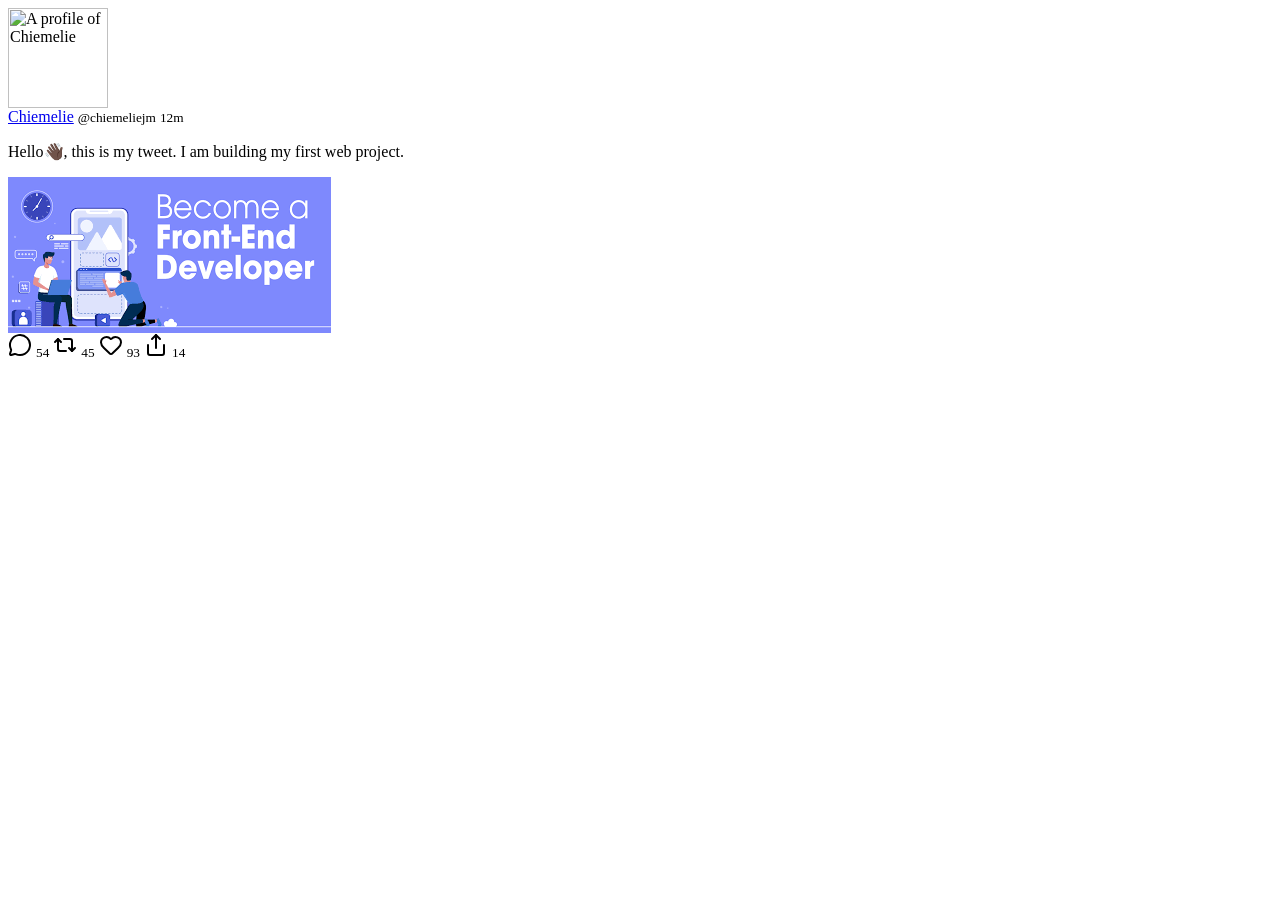
==== index.html @ 01b47d5b "Add initial HTML structure and icons for tweet card layout" ====
<html>
  <head>
    <title>My Tweet Card</title>
  </head>
  <body>
    <article>
      <aside>
        <img src="/assets/images/chiemelie.jpeg" style="width: 100px" alt="A profile of Chiemelie" />
      </aside>
      <header>
        <a href="https://x.com/chiemeliejm">Chiemelie</a>
        <small>@chiemeliejm</small>
        <small>12m</small>
      </header>
      <div>
        <p>Hello👋🏿, this is my tweet. I am building my first web project.</p>
        <img src="/assets/images/tweet-image.png" alt="" />
      </div>
      <footer>
        <span>
          <img src="/assets/icons/message-circle.svg" />
          <small>54</small>
        </span>
        <span>
          <img src="/assets/icons/repeat-2.svg" />
          <small>45</small>
        </span>
        <span>
          <img src="/assets/icons/heart.svg" />
          <small>93</small>
        </span>
        <span>
          <img src="/assets/icons/share.svg" />
          <small>14</small>
        </span>
      </footer>
    </article>
  </body>
</html>
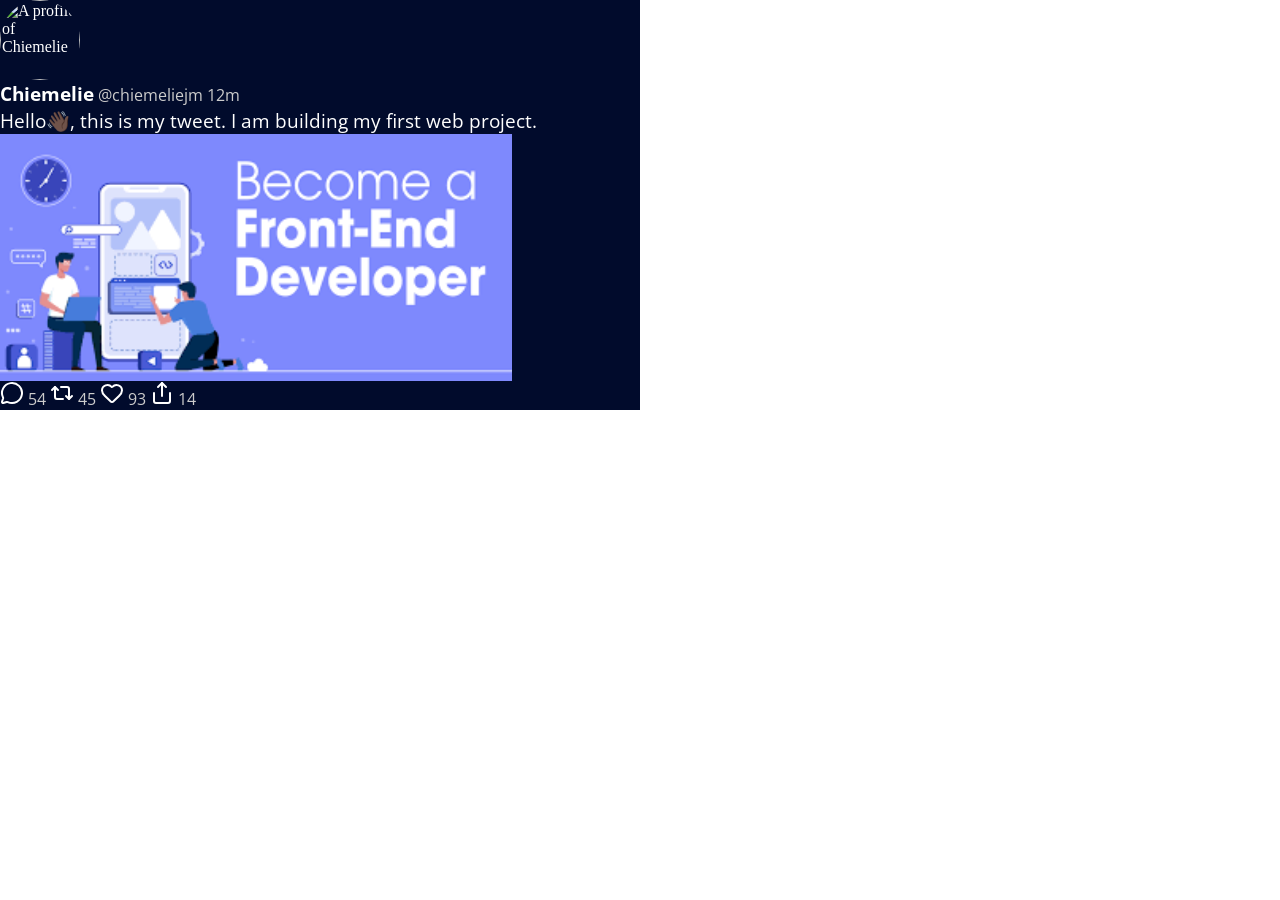
==== commit 0fc228f3: "Add style.css Replace profile images Edit index.html" ====
--- a/index.html
+++ b/index.html
@@ -1,11 +1,12 @@
 <html>
   <head>
     <title>My Tweet Card</title>
+    <link rel="stylesheet" href="/style.css" />
   </head>
   <body>
     <article>
       <aside>
-        <img src="/assets/images/chiemelie.jpeg" style="width: 100px" alt="A profile of Chiemelie" />
+        <img src="/assets/images/chiemelie.jpeg" alt="A profile of Chiemelie" id="profile-img" />
       </aside>
       <header>
         <a href="https://x.com/chiemeliejm">Chiemelie</a>
@@ -14,23 +15,28 @@
       </header>
       <div>
         <p>Hello👋🏿, this is my tweet. I am building my first web project.</p>
-        <img src="/assets/images/tweet-image.png" alt="" />
+        <img src="/assets/images/tweet-image.png" alt="" id="tweet-image" />
       </div>
       <footer>
         <span>
-          <img src="/assets/icons/message-circle.svg" />
+          <svg xmlns="http://www.w3.org/2000/svg" width="24" height="24" viewBox="0 0 24 24" fill="none" stroke="currentColor" stroke-width="2" stroke-linecap="round" stroke-linejoin="round" class="lucide lucide-message-circle-icon lucide-message-circle"><path d="M2.992 16.342a2 2 0 0 1 .094 1.167l-1.065 3.29a1 1 0 0 0 1.236 1.168l3.413-.998a2 2 0 0 1 1.099.092 10 10 0 1 0-4.777-4.719" /></svg>
           <small>54</small>
         </span>
         <span>
-          <img src="/assets/icons/repeat-2.svg" />
+          <svg xmlns="http://www.w3.org/2000/svg" width="24" height="24" viewBox="0 0 24 24" fill="none" stroke="currentColor" stroke-width="2" stroke-linecap="round" stroke-linejoin="round" class="lucide lucide-repeat2-icon lucide-repeat-2">
+            <path d="m2 9 3-3 3 3" />
+            <path d="M13 18H7a2 2 0 0 1-2-2V6" />
+            <path d="m22 15-3 3-3-3" />
+            <path d="M11 6h6a2 2 0 0 1 2 2v10" />
+          </svg>
           <small>45</small>
         </span>
         <span>
-          <img src="/assets/icons/heart.svg" />
+          <svg xmlns="http://www.w3.org/2000/svg" width="24" height="24" viewBox="0 0 24 24" fill="none" stroke="currentColor" stroke-width="2" stroke-linecap="round" stroke-linejoin="round" class="lucide lucide-heart-icon lucide-heart"><path d="M2 9.5a5.5 5.5 0 0 1 9.591-3.676.56.56 0 0 0 .818 0A5.49 5.49 0 0 1 22 9.5c0 2.29-1.5 4-3 5.5l-5.492 5.313a2 2 0 0 1-3 .019L5 15c-1.5-1.5-3-3.2-3-5.5" /></svg>
           <small>93</small>
         </span>
         <span>
-          <img src="/assets/icons/share.svg" />
+          <svg xmlns="http://www.w3.org/2000/svg" width="24" height="24" viewBox="0 0 24 24" fill="none" stroke="currentColor" stroke-width="2" stroke-linecap="round" stroke-linejoin="round" class="lucide lucide-share-icon lucide-share"><path d="M12 2v13"/><path d="m16 6-4-4-4 4"/><path d="M4 12v8a2 2 0 0 0 2 2h12a2 2 0 0 0 2-2v-8"/></svg>
           <small>14</small>
         </span>
       </footer>
--- a/style.css
+++ b/style.css
@@ -0,0 +1,43 @@
+@import url('https://fonts.googleapis.com/css2?family=Open+Sans:ital,wght@0,300..800;1,300..800&display=swap');
+
+* {
+  margin: 0;
+  padding: 0;
+  box-sizing: border-box;
+  color: white;
+}
+
+article {
+  background-color: rgb(1, 11, 44);
+  width: 50%;
+}
+
+#profile-img {
+  width: 80px;
+  border-radius: 40px;
+}
+
+#tweet-image {
+  width: 80%;
+}
+
+a,
+p,
+small {
+  text-decoration: none;
+  font-size: 1.2rem;
+  font-family: 'Open Sans', sans-serif;
+}
+
+a {
+  font-weight: bolder;
+}
+
+small {
+  font-size: 1rem;
+  color: #cccccc;
+}
+
+/* svg {
+  color: white;
+} */
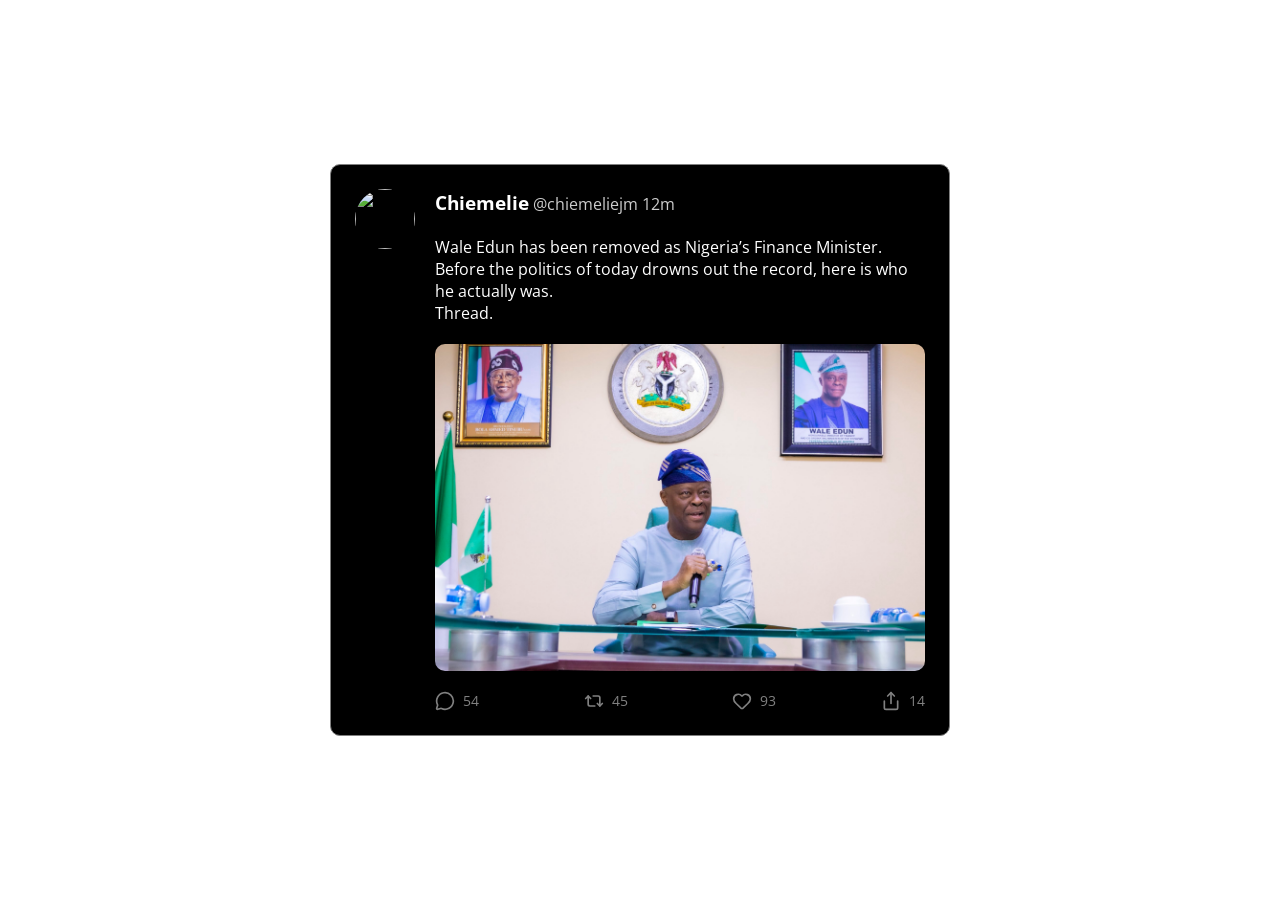
==== commit ba405b0f: "Add demo HTML and CSS files for layout example - Created demo.css with styles for items and containe" ====
--- a/index.html
+++ b/index.html
@@ -4,26 +4,25 @@
     <link rel="stylesheet" href="/style.css" />
   </head>
   <body>
-    <article>
-      <aside>
+    <main>
+      <div>
         <img src="/assets/images/chiemelie.jpeg" alt="A profile of Chiemelie" id="profile-img" />
-      </aside>
+      </div>
+      <article>
       <header>
         <a href="https://x.com/chiemeliejm">Chiemelie</a>
         <small>@chiemeliejm</small>
         <small>12m</small>
       </header>
-      <div>
-        <p>Hello👋🏿, this is my tweet. I am building my first web project.</p>
-        <img src="/assets/images/tweet-image.png" alt="" id="tweet-image" />
-      </div>
+        <p>Wale Edun has been removed as Nigeria’s Finance Minister. Before the politics of today drowns out the record, here is who he actually was. <br/> Thread.</p>
+        <img src="/assets/images/tweet-image.jpeg" alt="" id="tweet-image" />
       <footer>
         <span>
-          <svg xmlns="http://www.w3.org/2000/svg" width="24" height="24" viewBox="0 0 24 24" fill="none" stroke="currentColor" stroke-width="2" stroke-linecap="round" stroke-linejoin="round" class="lucide lucide-message-circle-icon lucide-message-circle"><path d="M2.992 16.342a2 2 0 0 1 .094 1.167l-1.065 3.29a1 1 0 0 0 1.236 1.168l3.413-.998a2 2 0 0 1 1.099.092 10 10 0 1 0-4.777-4.719" /></svg>
+          <svg xmlns="http://www.w3.org/2000/svg" viewBox="0 0 24 24" fill="none" stroke="currentColor" stroke-width="2" stroke-linecap="round" stroke-linejoin="round" class="lucide lucide-message-circle-icon lucide-message-circle"><path d="M2.992 16.342a2 2 0 0 1 .094 1.167l-1.065 3.29a1 1 0 0 0 1.236 1.168l3.413-.998a2 2 0 0 1 1.099.092 10 10 0 1 0-4.777-4.719" /></svg>
           <small>54</small>
         </span>
         <span>
-          <svg xmlns="http://www.w3.org/2000/svg" width="24" height="24" viewBox="0 0 24 24" fill="none" stroke="currentColor" stroke-width="2" stroke-linecap="round" stroke-linejoin="round" class="lucide lucide-repeat2-icon lucide-repeat-2">
+          <svg xmlns="http://www.w3.org/2000/svg" viewBox="0 0 24 24" fill="none" stroke="currentColor" stroke-width="2" stroke-linecap="round" stroke-linejoin="round" class="lucide lucide-repeat2-icon lucide-repeat-2">
             <path d="m2 9 3-3 3 3" />
             <path d="M13 18H7a2 2 0 0 1-2-2V6" />
             <path d="m22 15-3 3-3-3" />
@@ -32,14 +31,15 @@
           <small>45</small>
         </span>
         <span>
-          <svg xmlns="http://www.w3.org/2000/svg" width="24" height="24" viewBox="0 0 24 24" fill="none" stroke="currentColor" stroke-width="2" stroke-linecap="round" stroke-linejoin="round" class="lucide lucide-heart-icon lucide-heart"><path d="M2 9.5a5.5 5.5 0 0 1 9.591-3.676.56.56 0 0 0 .818 0A5.49 5.49 0 0 1 22 9.5c0 2.29-1.5 4-3 5.5l-5.492 5.313a2 2 0 0 1-3 .019L5 15c-1.5-1.5-3-3.2-3-5.5" /></svg>
+          <svg xmlns="http://www.w3.org/2000/svg" viewBox="0 0 24 24" fill="none" stroke="currentColor" stroke-width="2" stroke-linecap="round" stroke-linejoin="round" class="lucide lucide-heart-icon lucide-heart"><path d="M2 9.5a5.5 5.5 0 0 1 9.591-3.676.56.56 0 0 0 .818 0A5.49 5.49 0 0 1 22 9.5c0 2.29-1.5 4-3 5.5l-5.492 5.313a2 2 0 0 1-3 .019L5 15c-1.5-1.5-3-3.2-3-5.5" /></svg>
           <small>93</small>
         </span>
         <span>
-          <svg xmlns="http://www.w3.org/2000/svg" width="24" height="24" viewBox="0 0 24 24" fill="none" stroke="currentColor" stroke-width="2" stroke-linecap="round" stroke-linejoin="round" class="lucide lucide-share-icon lucide-share"><path d="M12 2v13"/><path d="m16 6-4-4-4 4"/><path d="M4 12v8a2 2 0 0 0 2 2h12a2 2 0 0 0 2-2v-8"/></svg>
+          <svg xmlns="http://www.w3.org/2000/svg" viewBox="0 0 24 24" fill="none" stroke="currentColor" stroke-width="2" stroke-linecap="round" stroke-linejoin="round" class="lucide lucide-share-icon lucide-share"><path d="M12 2v13"/><path d="m16 6-4-4-4 4"/><path d="M4 12v8a2 2 0 0 0 2 2h12a2 2 0 0 0 2-2v-8"/></svg>
           <small>14</small>
         </span>
       </footer>
     </article>
+  </main>
   </body>
 </html>
--- a/style.css
+++ b/style.css
@@ -4,21 +4,39 @@
   margin: 0;
   padding: 0;
   box-sizing: border-box;
+}
+
+p,
+a {
   color: white;
 }
 
+main {
+  background-color: #000000;
+  width: 50%;
+  min-width: 300px;
+  padding: 24px;
+  border-radius: 10px;
+  border: 1px solid gray;
+  display: flex;
+  justify-content: space-between;
+  gap: 20px;
+}
+
 article {
-  background-color: rgb(1, 11, 44);
-  width: 50%;
+  display: flex;
+  flex-direction: column;
+  gap: 20px;
 }
 
 #profile-img {
-  width: 80px;
-  border-radius: 40px;
+  width: 60px;
+  border-radius: 30px;
 }
 
 #tweet-image {
-  width: 80%;
+  width: 100%;
+  border-radius: 10px;
 }
 
 a,
@@ -33,11 +51,43 @@
   font-weight: bolder;
 }
 
-small {
+a:hover {
+  text-decoration: underline;
+}
+
+p {
+  font-size: medium;
+}
+
+header small {
   font-size: 1rem;
   color: #cccccc;
 }
 
-/* svg {
-  color: white;
-} */
+body {
+  display: flex;
+  justify-content: center;
+  align-items: center;
+  padding: 20px;
+}
+
+footer {
+  display: flex;
+  justify-content: space-between;
+}
+
+footer > span {
+  display: flex;
+  flex-direction: row;
+  gap: 8px;
+  color: grey;
+}
+
+footer > span > svg {
+  width: 20px;
+  height: 20px;
+}
+
+footer > span > small{
+  font-size: 14px;
+}
